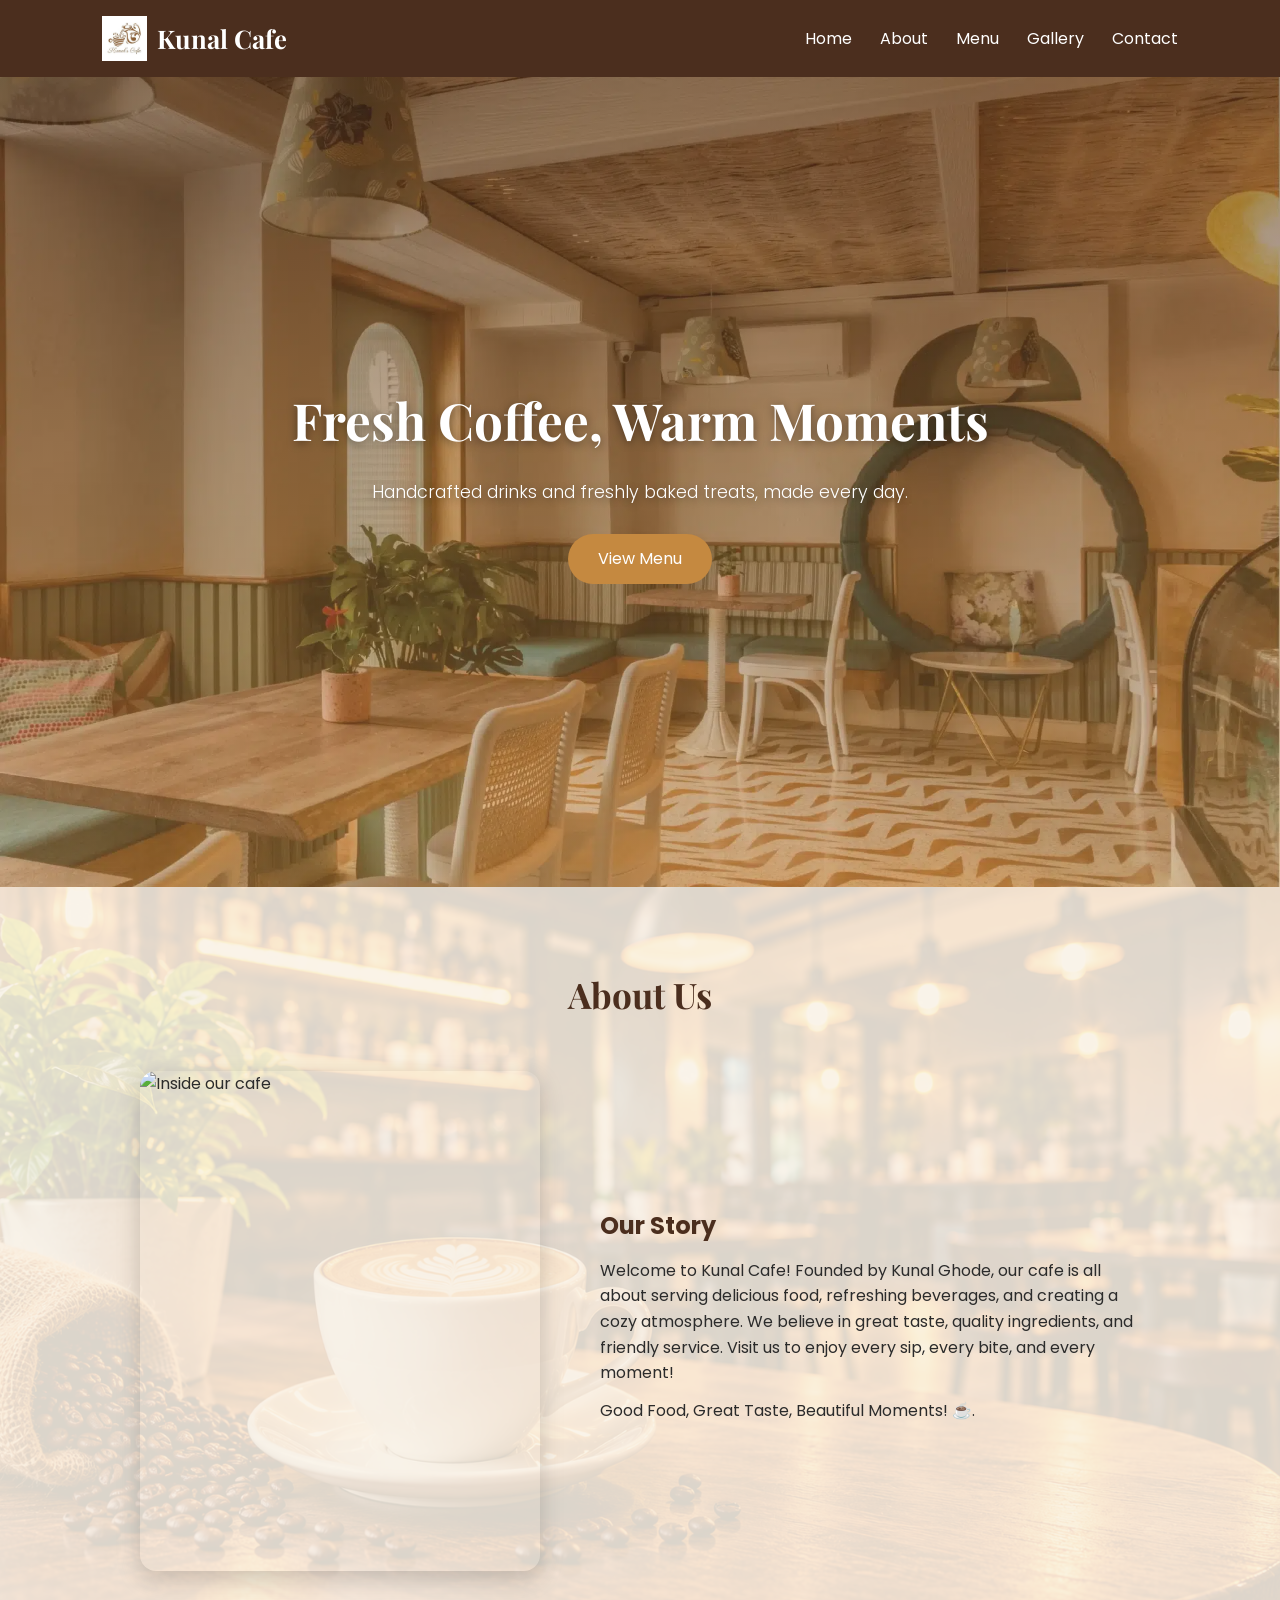
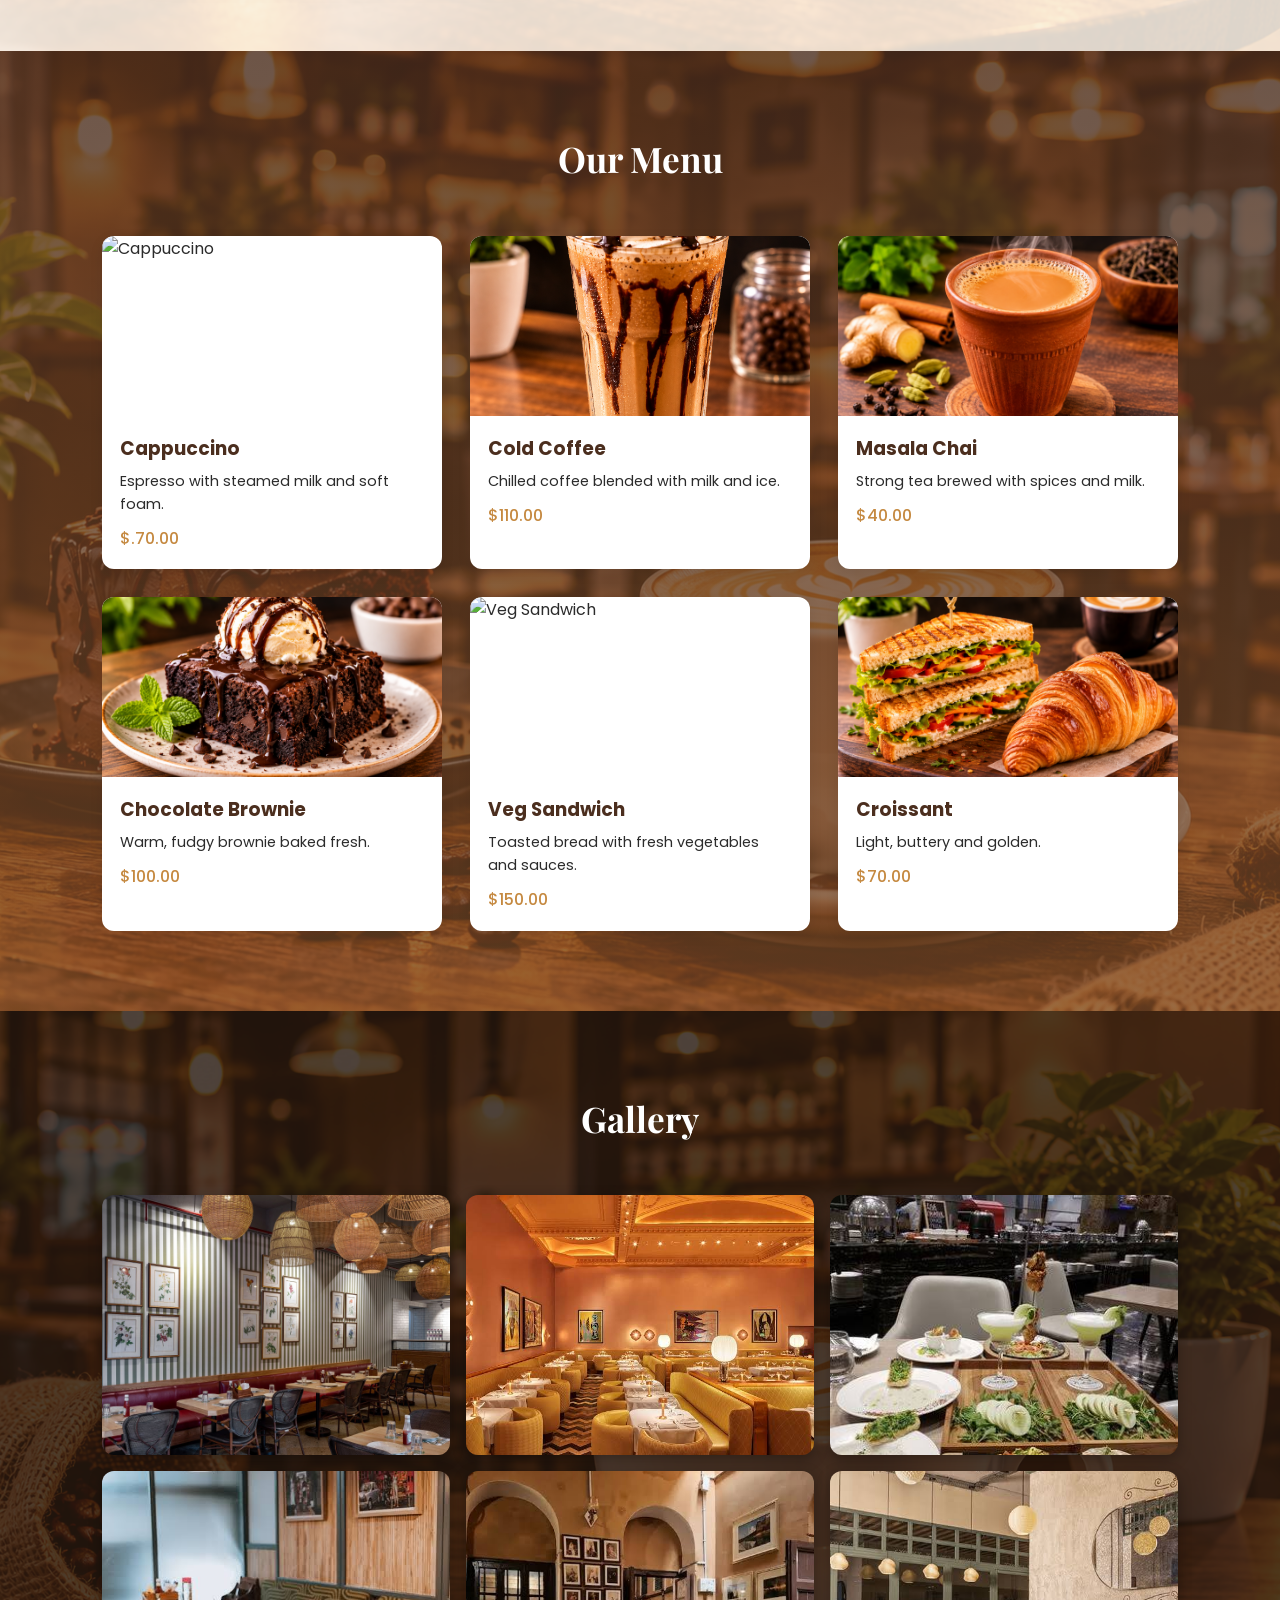
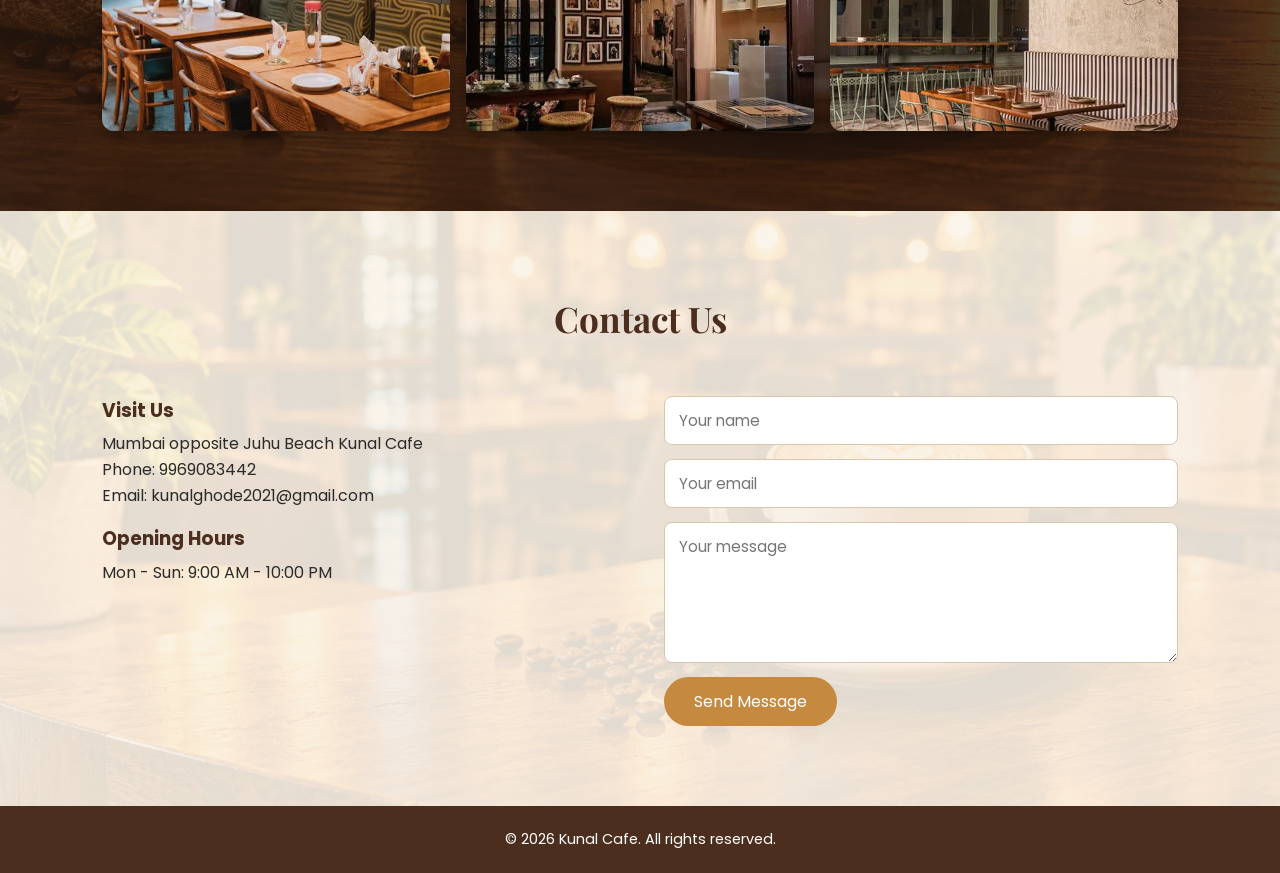
==== index.html @ 96789aeb "Add Kunal Cafe Website project" ====
<!DOCTYPE html>
<html lang="en">
<head>
  <meta charset="UTF-8">
  <meta name="viewport" content="width=device-width, initial-scale=1.0">
  <title>Kunal Cafe</title>
  <!-- Google Fonts: one heading font + one body font -->
  <link rel="preconnect" href="https://fonts.googleapis.com">
  <link rel="preconnect" href="https://fonts.gstatic.com" crossorigin>
  <link href="https://fonts.googleapis.com/css2?family=Playfair+Display:wght@600;700&family=Poppins:wght@300;400;500&display=swap" rel="stylesheet">
  <link rel="stylesheet" href="style.css">
</head>
<body>

  <!-- ========== NAVBAR ========== -->
  <header class="navbar">
    
    <a href="#home" class="logo">
  <img src="KunalCafe.jpg" alt="Kunal Cafe logo">
  <span>Kunal Cafe</span>
     </a>

    <nav>
      <ul class="nav-links">
        <li><a href="#home">Home</a></li>
        <li><a href="#about">About</a></li>
        <li><a href="#menu">Menu</a></li>
        <li><a href="#gallery">Gallery</a></li>
        <li><a href="#contact">Contact</a></li>
      </ul>
    </nav>
  </header>

  <!-- ========== HERO ========== -->
  <section class="hero" id="home">
    <div class="hero-content">
      

      <h1>Fresh Coffee, Warm Moments</h1>
      <p>Handcrafted drinks and freshly baked treats, made every day.</p>
      <a href="#menu" class="btn">View Menu</a>
    </div>
  </section>

  <!-- ========== ABOUT ========== -->
  <section class="section" id="about">
  <h2 class="section-title">About Us</h2>
  <div class="about-grid">
    <div class="about-photo">
      <img src="KUNALPHOTO.JPG" alt="Inside our cafe">
    </div>
    <div class="about-text">
      <h3>Our Story</h3>
      <!-- Write your own story here -->
      <p>Welcome to Kunal Cafe! Founded by Kunal Ghode, our cafe is all about serving delicious food,
         refreshing beverages, and creating a cozy atmosphere. We believe in great taste, quality ingredients, 
         and friendly service. Visit us to enjoy every sip, every bite, and every moment!</p>
      <p>Good Food, Great Taste, Beautiful Moments! ☕.</p>
    </div>
  </div>
</section>
  <!-- ========== MENU ========== -->
  <section class="section section-light" id="menu">
    <h2 class="section-title">Our Menu</h2>

    <div class="menu-grid">

      <!-- Prices below are placeholders. Replace with your own. -->
      <article class="card">
        <div class="card-img">
          <img src="coffee.png" alt="Cappuccino">
        </div>
        <div class="card-body">
          <h3>Cappuccino</h3>
          <p>Espresso with steamed milk and soft foam.</p>
          <span class="price">$.70.00</span>
        </div>
      </article>

      <article class="card">
        <div class="card-img">
          <img src="IcedCoffeet.png" alt="Cold Coffee">
        </div>
        <div class="card-body">
          <h3>Cold Coffee</h3>
          <p>Chilled coffee blended with milk and ice.</p>
          <span class="price">$110.00</span>
        </div>
      </article>

      <article class="card">
        <div class="card-img">
          <img src="Maslachai.png" alt="Masala Chai">
        </div>
        <div class="card-body">
          <h3>Masala Chai</h3>
          <p>Strong tea brewed with spices and milk.</p>
          <span class="price">$40.00</span>
        </div>
      </article>

      <article class="card">
        <div class="card-img">
          <img src="Brownie.png" alt="Chocolate Brownie">
        </div>
        <div class="card-body">
          <h3>Chocolate Brownie</h3>
          <p>Warm, fudgy brownie baked fresh.</p>
          <span class="price">$100.00</span>
        </div>
      </article>

      <article class="card">
        <div class="card-img">
          <img src="Club_Sandwich.webp" alt="Veg Sandwich">
        </div>
        <div class="card-body">
          <h3>Veg Sandwich</h3>
          <p>Toasted bread with fresh vegetables and sauces.</p>
          <span class="price">$150.00</span>
        </div>
      </article>

      <article class="card">
        <div class="card-img">
          <img src="GrilledSandwich.png" alt="Croissant">
        </div>
        <div class="card-body">
          <h3>Croissant</h3>
          <p>Light, buttery and golden.</p>
          <span class="price">$70.00</span>
        </div>
      </article>

    </div>
  </section>

  <!-- ========== GALLERY ========== -->
    
  <section class="section" id="gallery">
    <h2 class="section-title">Gallery</h2>

    <div class="gallery-grid">

      <div class="gallery-item">
        <img src="FirstGallery.webp" alt="Cafe interior">
      </div>

      <div class="gallery-item">
        <img src="$_Gallery.jpg" alt="Fresh coffee">
      </div>

      <div class="gallery-item">
        <img src="6_Gallery.jpg" alt="Baked treats">
      </div>

      <div class="gallery-item">
        <img src="2_Gallery.jpg" alt="Cafe seating">
      </div>

      <div class="gallery-item">
        <img src="5_Gallery.jpg" alt="Coffee beans">
      </div>

      <div class="gallery-item">
        <img src="3_Gallery.jpg" alt="Latte art">
      </div>

    </div>
  </section>

  <!-- ========== CONTACT ========== -->
  <section class="section section-light" id="contact">
    <h2 class="section-title">Contact Us</h2>
    <div class="contact-grid">
      <div class="contact-info">
        <h3>Visit Us</h3>
        <p>Mumbai opposite Juhu Beach Kunal Cafe</p>
        <p>Phone: 9969083442</p>
        <p>Email: kunalghode2021@gmail.com</p>
        <h3>Opening Hours</h3>
        <p>Mon - Sun: 9:00 AM - 10:00 PM</p>
      </div>

      <!-- This form only shows the layout. Making it send messages needs JavaScript + a backend (a later step). -->
      <form class="contact-form">
        <input type="text" placeholder="Your name" required>
        <input type="email" placeholder="Your email" required>
        <textarea rows="5" placeholder="Your message" required></textarea>
        <button type="submit" class="btn">Send Message</button>
      </form>
    </div>
  </section>

  <!-- ========== FOOTER ========== -->
  <footer class="footer">
    <p>&copy; 2026 Kunal Cafe. All rights reserved.</p>
  </footer>

</body>
</html>
---- style.css ----
/* ========== RESET + VARIABLES ========== */
* {
  margin: 0;
  padding: 0;
  box-sizing: border-box;
}



:root {
  --brown: #4b2e1e;      /* main dark color */
  --caramel: #c58940;    /* accent color */
  --cream: #faf3e8;      /* light background */
  --text: #2b2b2b;
  --white: #ffffff;
}



html {
  scroll-behavior: smooth;
}

body {
  font-family: 'Poppins', sans-serif;
  color: var(--text);
  line-height: 1.6;
}

a {
  text-decoration: none;
  color: inherit;
}

ul {
  list-style: none;
}

/* ========== NAVBAR (Flexbox) ========== */
.navbar {
  position: sticky;           /* stays at top while scrolling */
  top: 0;
  z-index: 100;
  display: flex;
  justify-content: space-between;
  align-items: center;
  padding: 16px 8%;
  background: var(--brown);
  color: var(--white);
}

/* ========== LOGO ========== */
.logo {
  display: flex;               /* puts the image and name side by side */
  align-items: center;         /* keeps them vertically centered */
  gap: 10px;                   /* space between logo and name */
  font-family: 'Playfair Display', serif;
  font-size: 1.6rem;
  font-weight: 700;
}

.logo img {
  width: 45px;                 /* logo size */
  height: 45px;
  object-fit: contain;         /* shows the full logo without cropping */
  border-radius: 0;            /* removes the rounded corners from the global img rule */
}


.nav-links {
  display: flex;
  gap: 28px;
}

.nav-links a {
  transition: color 0.3s;
}

.nav-links a:hover {
  color: var(--caramel);
}

/* ========== HERO ========== */
.hero {
  position: relative;            /* needed for the warm overlay layer */
  min-height: 90vh;
  display: flex;
  align-items: center;
  justify-content: center;
  text-align: center;
  padding: 0 8%;
  color: var(--white);

  /* your photo in the background */
  background-image: url('1__JUHU.webp');
  background-size: cover;        /* photo fills the whole area */
  background-position: center;   /* keeps the middle of the photo visible */
  background-repeat: no-repeat;
}

/* Warm effect: a brown/orange layer on top of the photo, behind the text */
.hero::before {
  content: "";
  position: absolute;
  inset: 0;                      /* covers the whole hero */
  background: linear-gradient(
    to bottom,
    rgba(75, 46, 30, 0.55),      /* dark brown at top */
    rgba(197, 137, 64, 0.45)     /* warm caramel at bottom */
  );
}


/* Text stays in front of the warm layer */
.hero-content {
  position: relative;
  z-index: 1;
}

.hero h1 {
  font-family: 'Playfair Display', serif;
  font-size: 3.2rem;
  margin-bottom: 16px;
  text-shadow: 0 2px 10px rgba(0, 0, 0, 0.4);   /* makes text easier to read */
}

.hero p {
  font-size: 1.1rem;
  margin-bottom: 28px;
  font-weight: 300;
  text-shadow: 0 2px 8px rgba(0, 0, 0, 0.4);
}

/* ========== BUTTON ========== */
.btn {
  display: inline-block;
  padding: 12px 30px;
  background: var(--caramel);
  color: var(--white);
  border: none;
  border-radius: 30px;
  font-family: inherit;
  font-size: 1rem;
  cursor: pointer;
  transition: transform 0.3s, background 0.3s;
}

.btn:hover {
  background: #a9702f;
  transform: translateY(-3px);
}

/* ========== SECTIONS ========== */
.section {
  padding: 80px 8%;
}

.section-light {
  background: var(--cream);
}

.section-title {
  font-family: 'Playfair Display', serif;
  font-size: 2.2rem;
  text-align: center;
  color: var(--brown);
  margin-bottom: 48px;
}

/* ========== IMAGE PLACEHOLDER ========== */
.img-placeholder {
  display: flex;
  align-items: center;
  justify-content: center;
  min-height: 260px;
  background: #e6d5bd;
  color: #7a5c3e;
  border-radius: 12px;
  font-size: 0.9rem;
}

.img-placeholder.small {
  min-height: 170px;
  border-radius: 12px 12px 0 0;
}

/* If you use real <img> tags, this keeps them neat */
img {
  width: 100%;
  height: 100%;
  object-fit: cover;
  border-radius: 12px;
}

/* ========== ABOUT (Grid) ========== */
.about-grid {
  display: grid;
  grid-template-columns: 1fr 1fr;
  gap: 48px;
  align-items: center;
}

.about-text h3 {
  font-size: 1.5rem;
  color: var(--brown);
  margin-bottom: 12px;
}

.about-text p {
  margin-bottom: 12px;
}


/* ========== ABOUT: photo fixed in a box ========== */
/* ========== ABOUT: layout ========== */
.about-grid {
  display: grid;
  grid-template-columns: minmax(280px, 400px) 1fr;  /* photo column is limited, text takes the rest */
  gap: 60px;
  align-items: center;
  max-width: 1000px;
  margin: 0 auto;              /* keeps everything centered on big screens */
}

/* ========== ABOUT: photo in a portrait frame ========== */
.about-photo {
  width: 100%;
  aspect-ratio: 4 / 5;         /* portrait frame: always 4 wide, 5 tall */
  overflow: hidden;
  border-radius: 16px;
  box-shadow: 0 8px 24px rgba(0, 0, 0, 0.18);
}

.about-photo img {
  width: 100%;
  height: 100%;
  object-fit: cover;           /* fills the frame without stretching */
  object-position: center top; /* keeps your head and face visible */
  display: block;
}
/* ========== MENU CARDS (Grid) ========== */
.menu-grid {
  display: grid;
  grid-template-columns: repeat(3, 1fr);
  gap: 28px;
}

.card {
  background: var(--white);
  border-radius: 12px;
  box-shadow: 0 4px 14px rgba(0, 0, 0, 0.08);
  overflow: hidden;
  transition: transform 0.3s, box-shadow 0.3s;
}

.card:hover {
  transform: translateY(-8px);
  box-shadow: 0 10px 24px rgba(0, 0, 0, 0.15);
}

/* ========== MENU CARD PHOTOS ========== */
.card-img {
  height: 200px;               /* fixed photo box, same for all cards */
  overflow: hidden;            /* hides the extra part of big photos */
}

.card-img img {
  width: 100%;
  height: 100%;
  object-fit: cover;           /* fills the box without stretching */
  object-position: center;
  border-radius: 0;            /* the card already has rounded top corners */
  display: block;
  transition: transform 0.4s;
}

/* Photo zooms in slowly when you hover on the card */
.card:hover .card-img img {
  transform: scale(1.08);
}

.card-body {
  padding: 18px;
}

.card-body h3 {
  color: var(--brown);
  margin-bottom: 6px;
}

.card-body p {
  font-size: 0.9rem;
  margin-bottom: 10px;
}

.price {
  font-weight: 500;
  color: var(--caramel);
}

  .card-img {
    height: 180px;
  }
  
/* ========== GALLERY (Grid) ========== */
.gallery-grid {
  display: grid;
  grid-template-columns: repeat(3, 1fr);
  gap: 16px;
}


.gallery-grid .img-placeholder:hover {
  transform: scale(1.03);
}

/* ========== GALLERY PHOTOS ========== */
.gallery-item {
  height: 260px;               /* fixed box, same for all photos */
  overflow: hidden;            /* keeps the zoom effect inside the box */
  border-radius: 12px;
  box-shadow: 0 4px 14px rgba(0, 0, 0, 0.3);
  cursor: pointer;
}

.gallery-item img {
  width: 100%;
  height: 100%;
  object-fit: cover;           /* fills the box without stretching */
  object-position: center;
  border-radius: 0;
  display: block;
  transition: transform 0.4s, filter 0.4s;
}

/* Hover: photo zooms in and gets a little brighter */
.gallery-item:hover img {
  transform: scale(1.1);
  filter: brightness(1.1);
}
/* ========== CONTACT ========== */
.contact-grid {
  display: grid;
  grid-template-columns: 1fr 1fr;
  gap: 48px;
}

.contact-info h3 {
  color: var(--brown);
  margin: 16px 0 6px;
}

.contact-info h3:first-child {
  margin-top: 0;
}

.contact-form {
  display: flex;
  flex-direction: column;
  gap: 14px;
}

.contact-form input,
.contact-form textarea {
  padding: 12px 14px;
  border: 1px solid #d8c7ae;
  border-radius: 8px;
  font-family: inherit;
  font-size: 0.95rem;
}

.contact-form input:focus,
.contact-form textarea:focus {
  outline: none;
  border-color: var(--caramel);
}

.contact-form .btn {
  align-self: flex-start;
}

/* ========== FOOTER ========== */
.footer {
  background: var(--brown);
  color: var(--white);
  text-align: center;
  padding: 22px;
  font-size: 0.9rem;
}

/* ========== RESPONSIVE (tablet) ========== */
@media (max-width: 900px) {
  .menu-grid,
  .gallery-grid {
    grid-template-columns: repeat(2, 1fr);
  }
}

/* ========== RESPONSIVE (phone) ========== */
@media (max-width: 600px) {
  .navbar {
    flex-direction: column;
    gap: 10px;
  }

  .nav-links {
    gap: 16px;
    font-size: 0.9rem;
  }

  .hero h1 {
    font-size: 2.2rem;
  }

  .about-grid,
  .contact-grid,
  .menu-grid,
  .gallery-grid {
    grid-template-columns: 1fr;
  }

  .section {
    padding: 60px 6%;
  }
}

/* ========== SECTION BACKGROUND PHOTOS ========== */

/* Shared setup: every photo section gets a layer for the overlay */
#about,
#menu,
#gallery,
#contact {
  position: relative;            /* needed for the overlay layer */
  background-size: cover;
  background-position: center;
  background-repeat: no-repeat;
}

/* The overlay layer sits on top of the photo, behind the content */
#about::before,
#menu::before,
#gallery::before,
#contact::before {
  content: "";
  position: absolute;
  inset: 0;                      /* covers the whole section */
}

/* Content stays in front of the overlay */
#about > *,
#menu > *,
#gallery > *,
#contact > * {
  position: relative;
  z-index: 1;
}

/* ---- ABOUT: light cream overlay, so brown text stays easy to read ---- */
#about {
  background-image: url('2_CafesNew.png');
}
#about::before {
  background: rgba(250, 243, 232, 0.88);
}

/* ---- MENU: dark warm overlay, white title, white cards on top ---- */
#menu {
  background-image: url('3_CafesNew.png');
}
#menu::before {
  background: linear-gradient(
    to bottom,
    rgba(75, 46, 30, 0.80),
    rgba(120, 75, 40, 0.75)
  );
}
#menu .section-title {
  color: var(--white);
}

/* ---- GALLERY: dark overlay, white title ---- */
#gallery {
  background-image: url('4_CafesNew.png');
}
#gallery::before {
  background: rgba(40, 25, 15, 0.82);
}
#gallery .section-title {
  color: var(--white);
}

/* ---- CONTACT: light overlay, same idea as About ---- */
#contact {
  background-image: url('5_cafesNew.png');
}
#contact::before {
  background: rgba(250, 243, 232, 0.90);
}
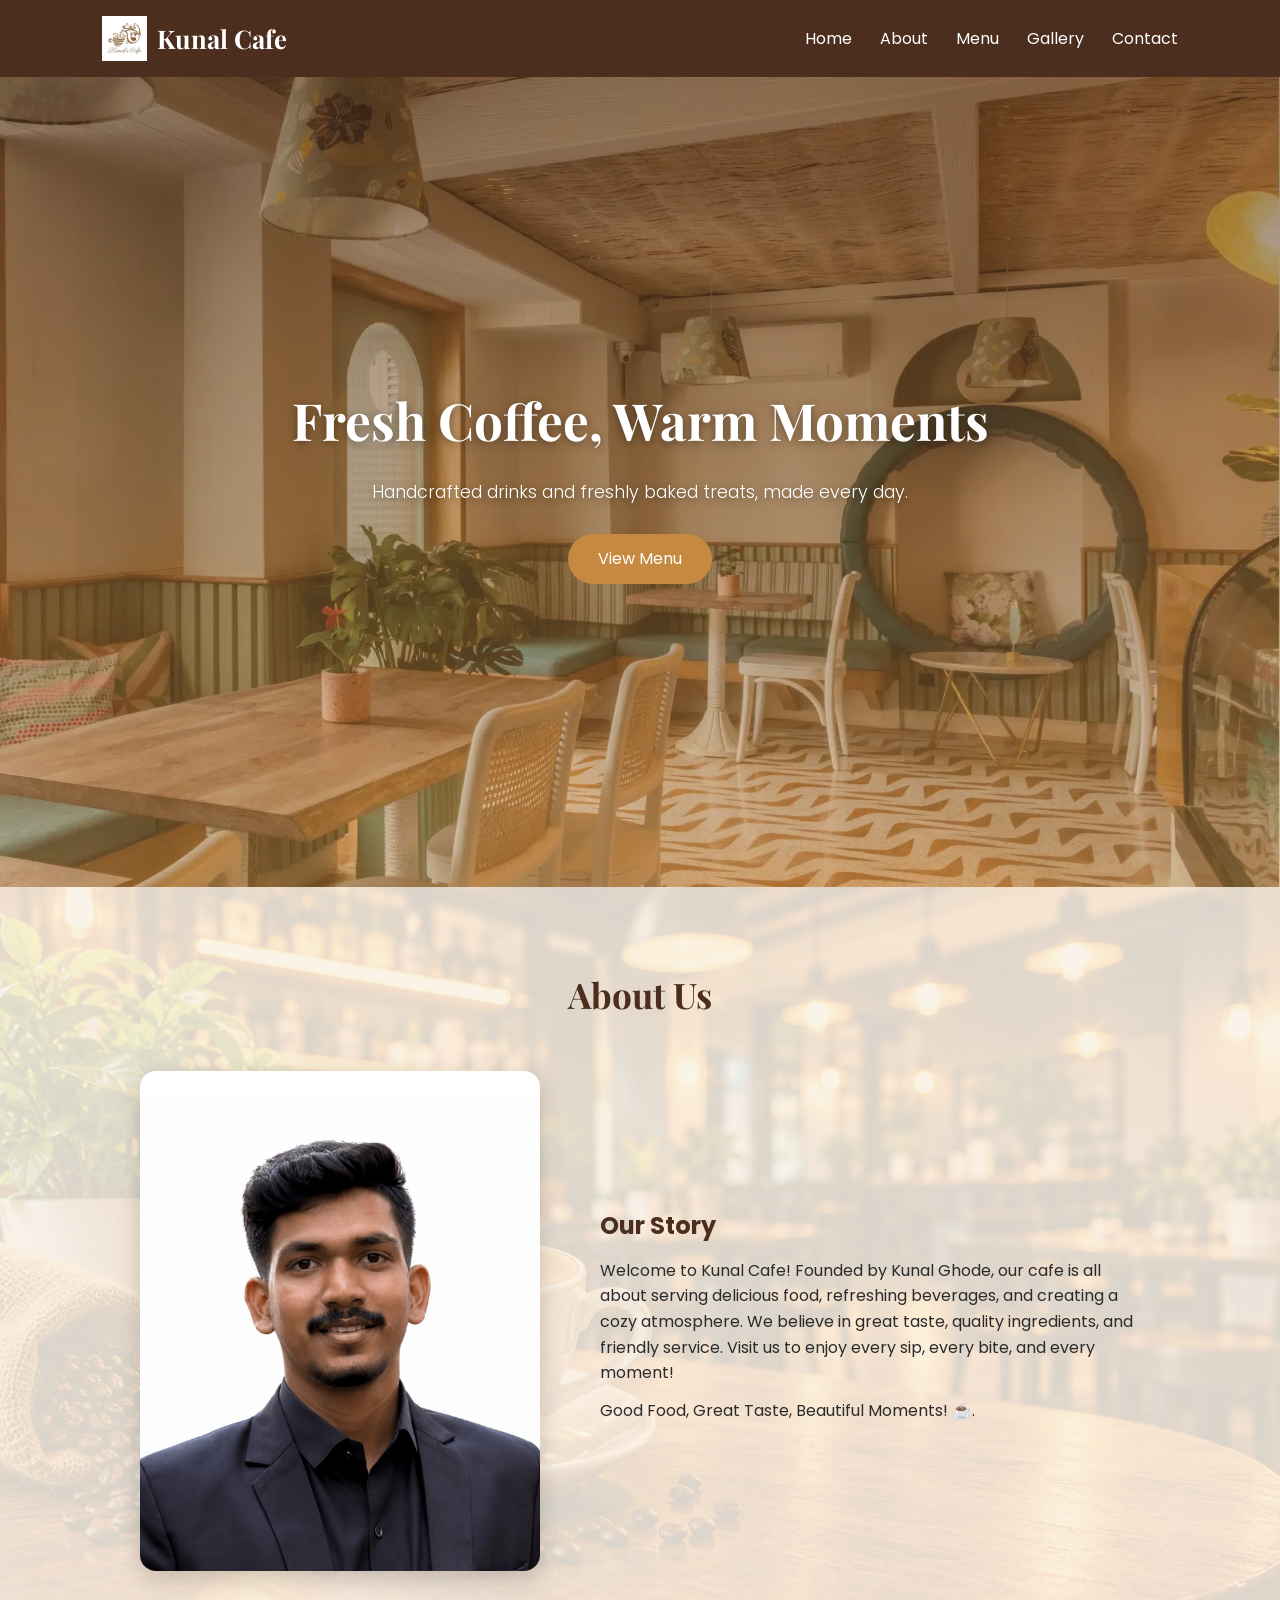
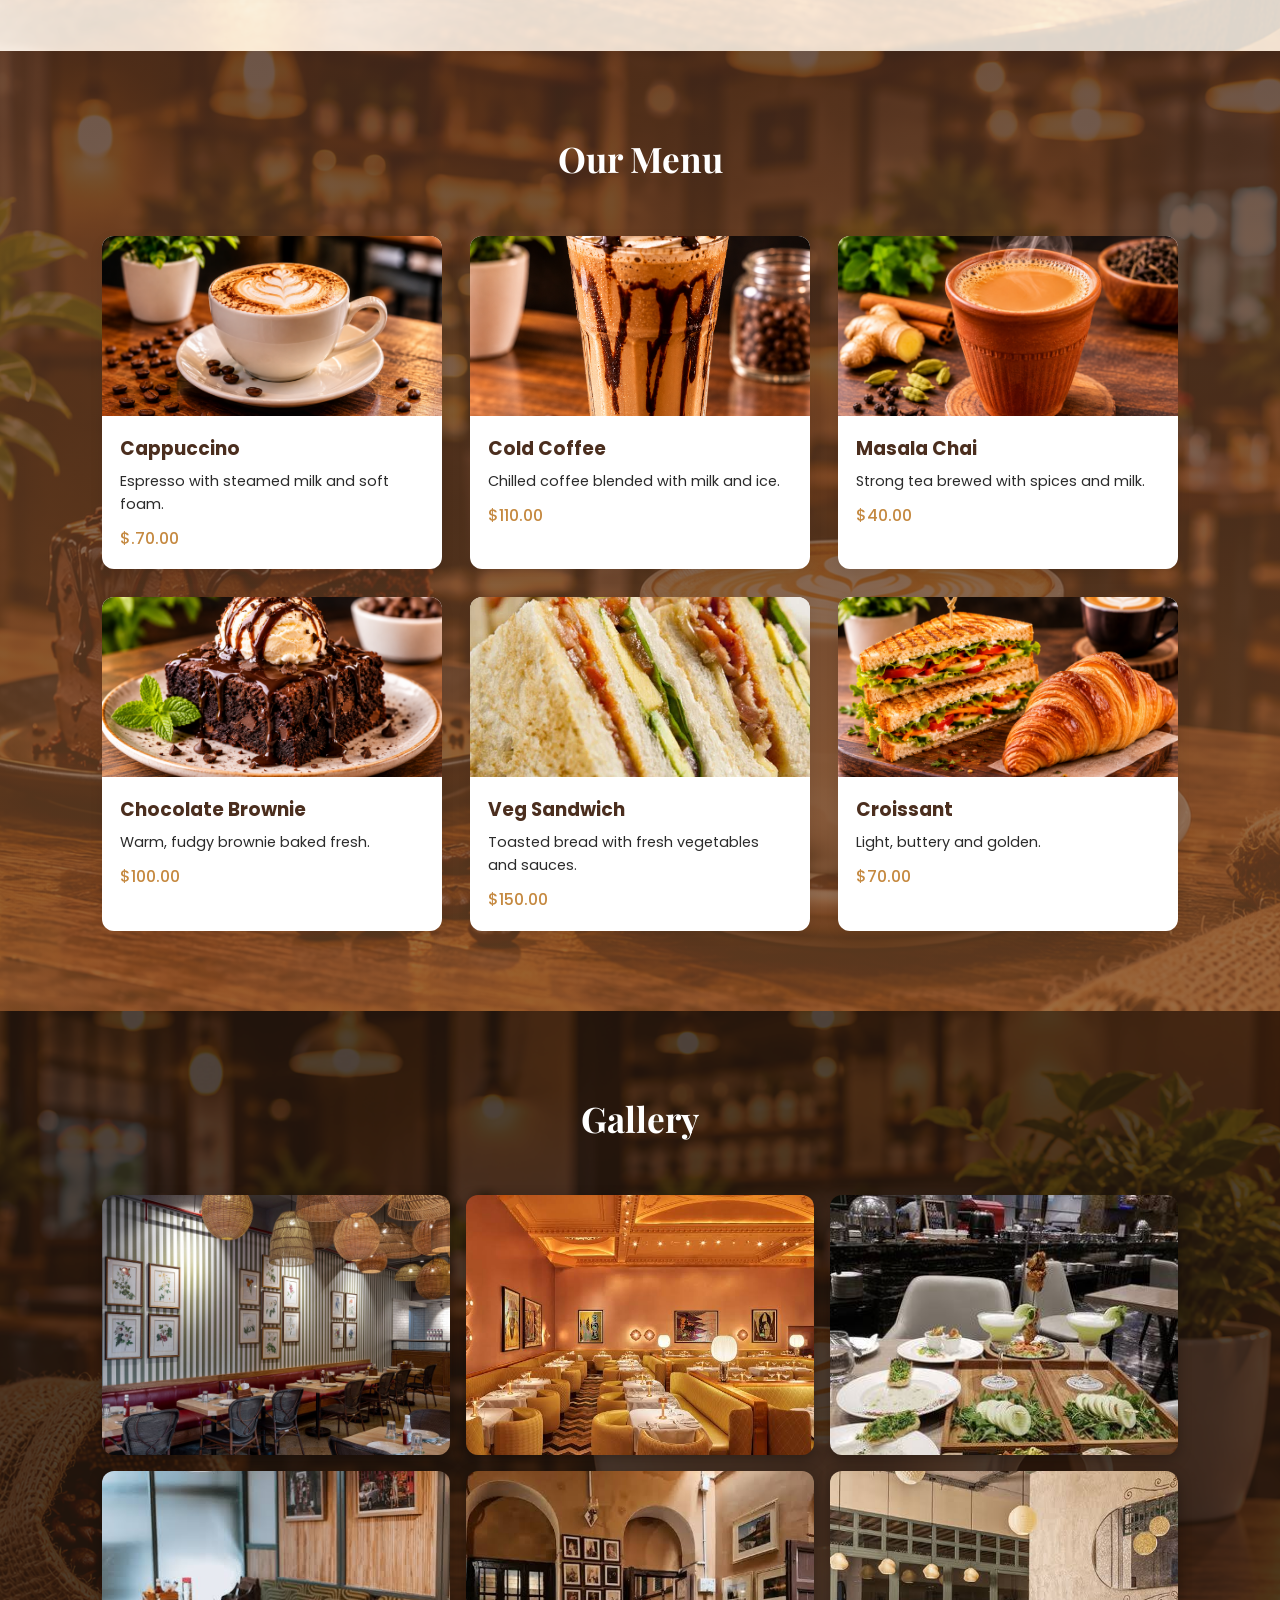
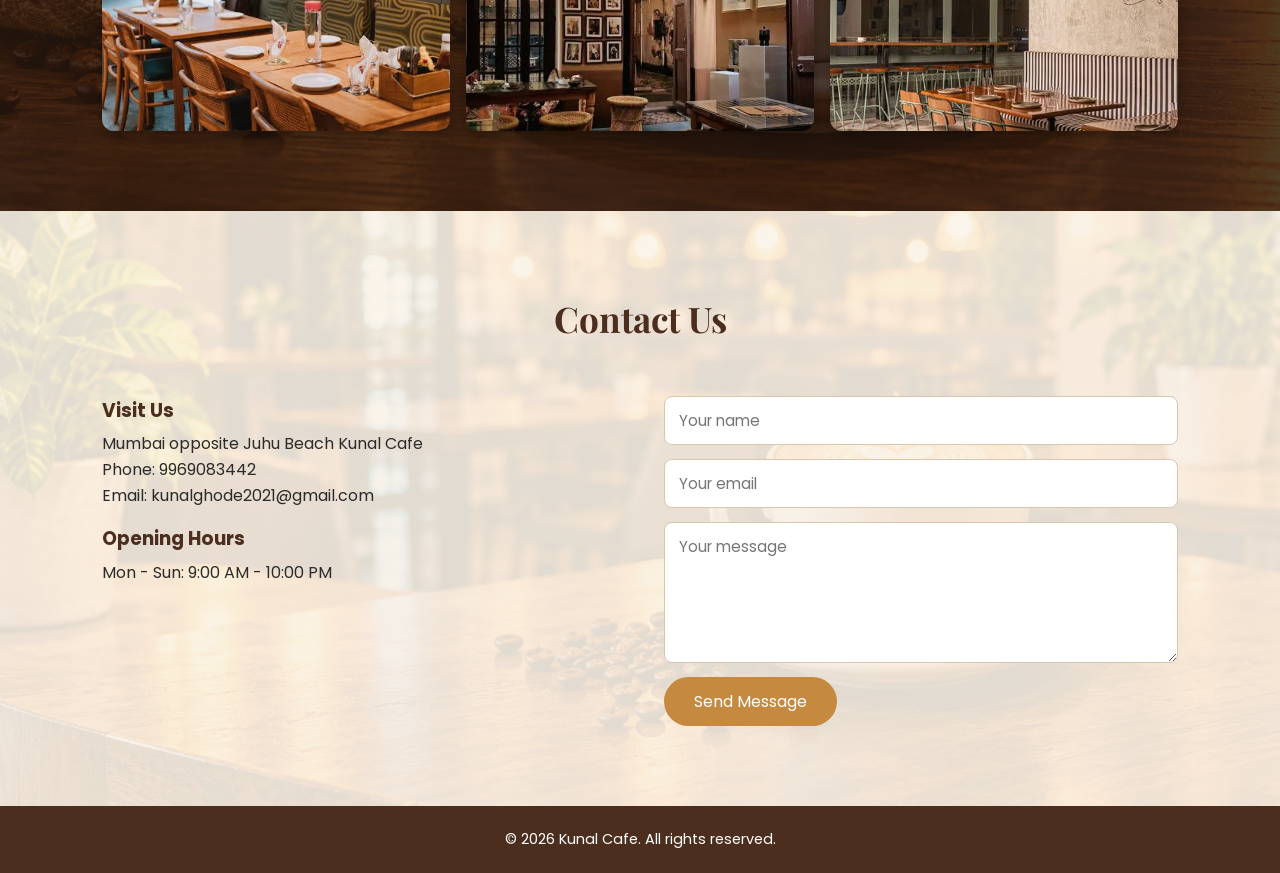
==== commit cc5b67db: "Fix missing website images" ====
--- a/index.html
+++ b/index.html
@@ -47,7 +47,7 @@
   <h2 class="section-title">About Us</h2>
   <div class="about-grid">
     <div class="about-photo">
-      <img src="KUNALPHOTO.JPG" alt="Inside our cafe">
+      <img src="KUNALPHOTO.jpg" alt="Inside our cafe">
     </div>
     <div class="about-text">
       <h3>Our Story</h3>
@@ -68,7 +68,7 @@
       <!-- Prices below are placeholders. Replace with your own. -->
       <article class="card">
         <div class="card-img">
-          <img src="coffee.png" alt="Cappuccino">
+          <img src="Coffee.png" alt="Coffee">
         </div>
         <div class="card-body">
           <h3>Cappuccino</h3>
@@ -112,7 +112,7 @@
 
       <article class="card">
         <div class="card-img">
-          <img src="Club_Sandwich.webp" alt="Veg Sandwich">
+          <img src="Club_sandwich.webp" alt="Veg Sandwich">
         </div>
         <div class="card-body">
           <h3>Veg Sandwich</h3>
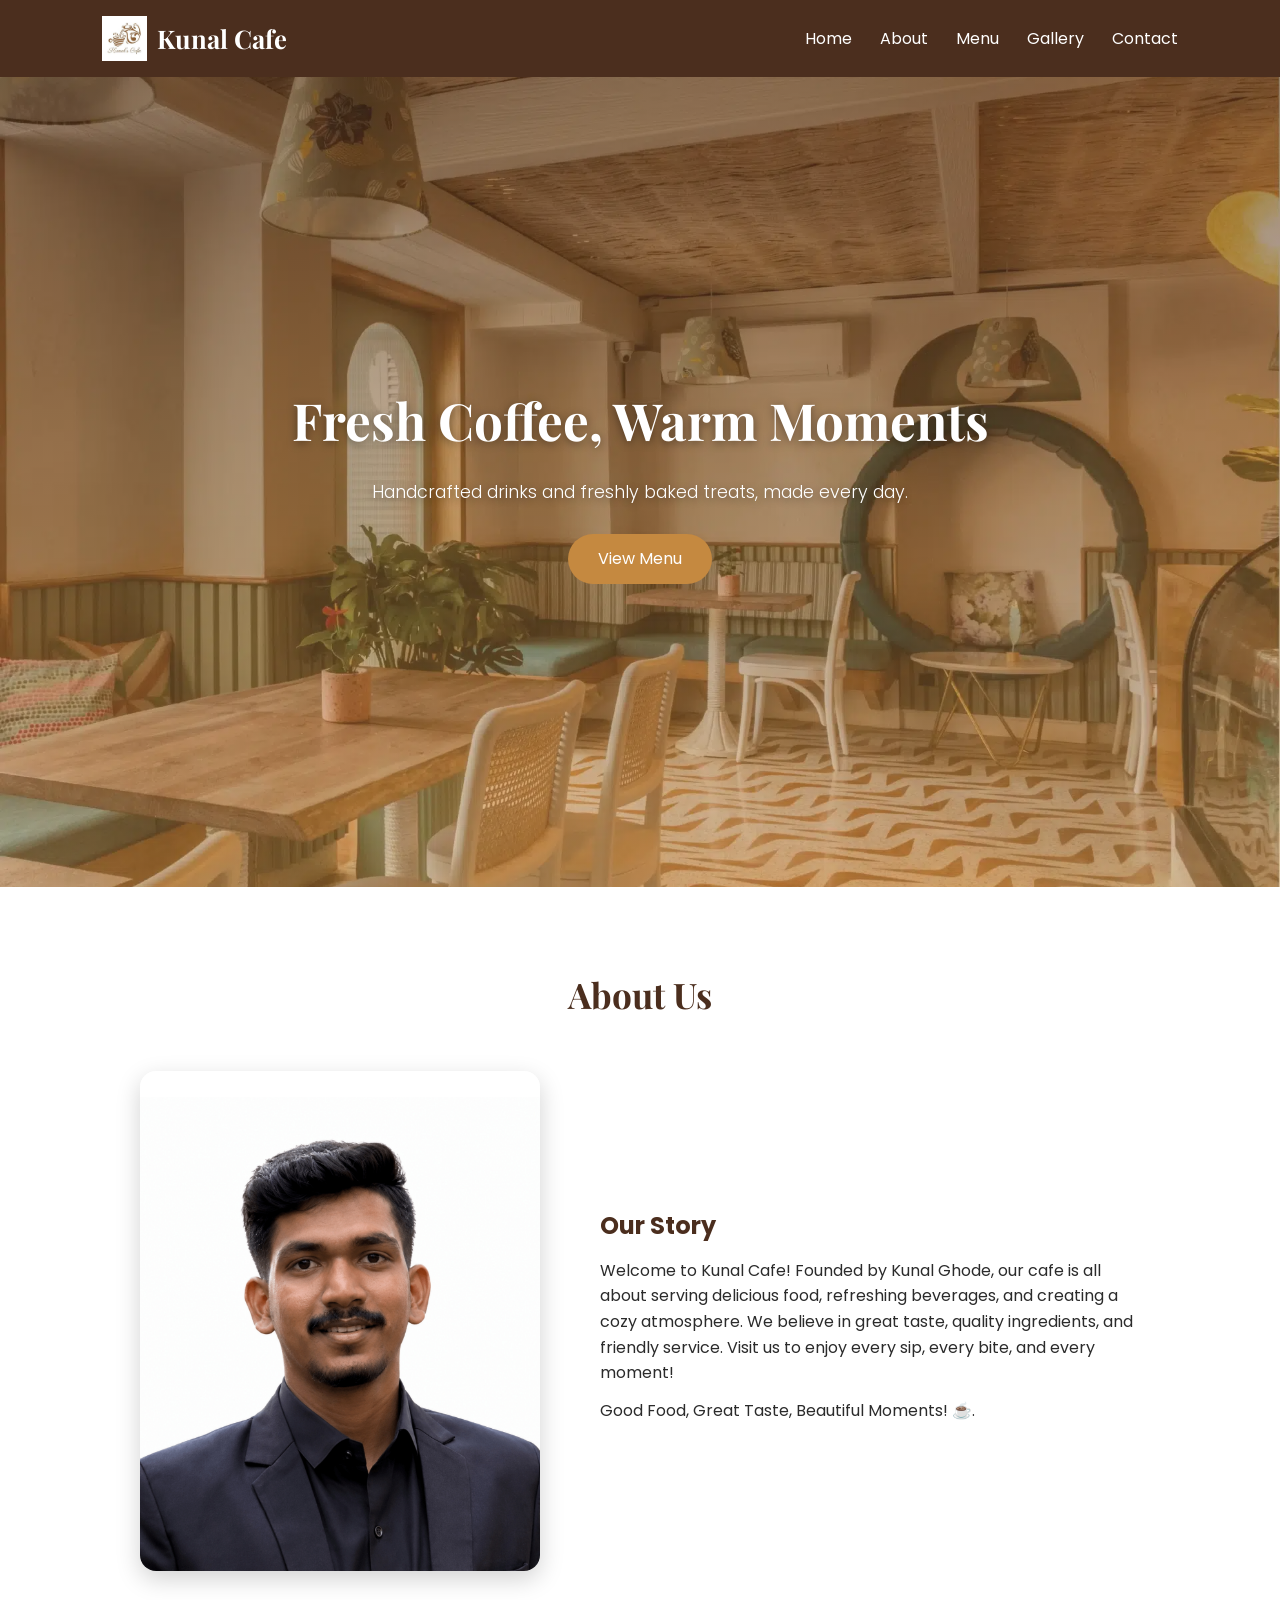
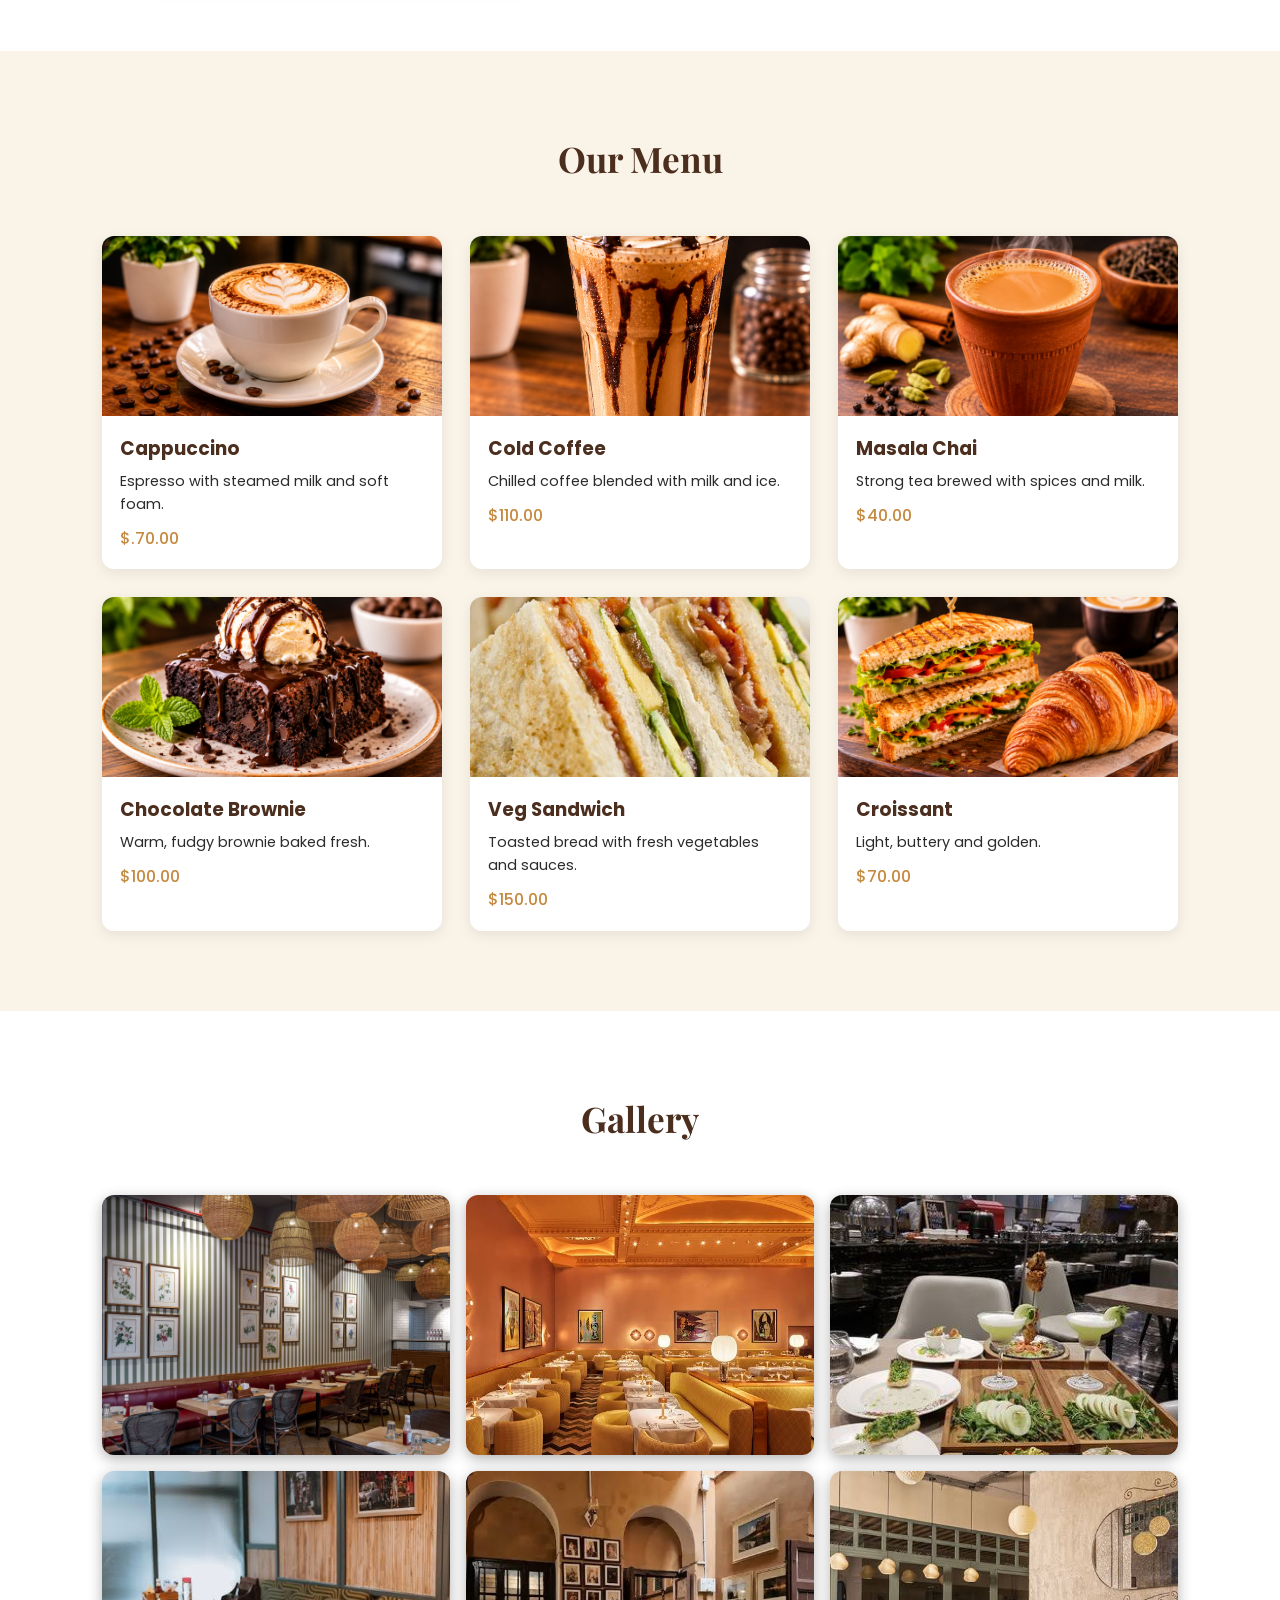
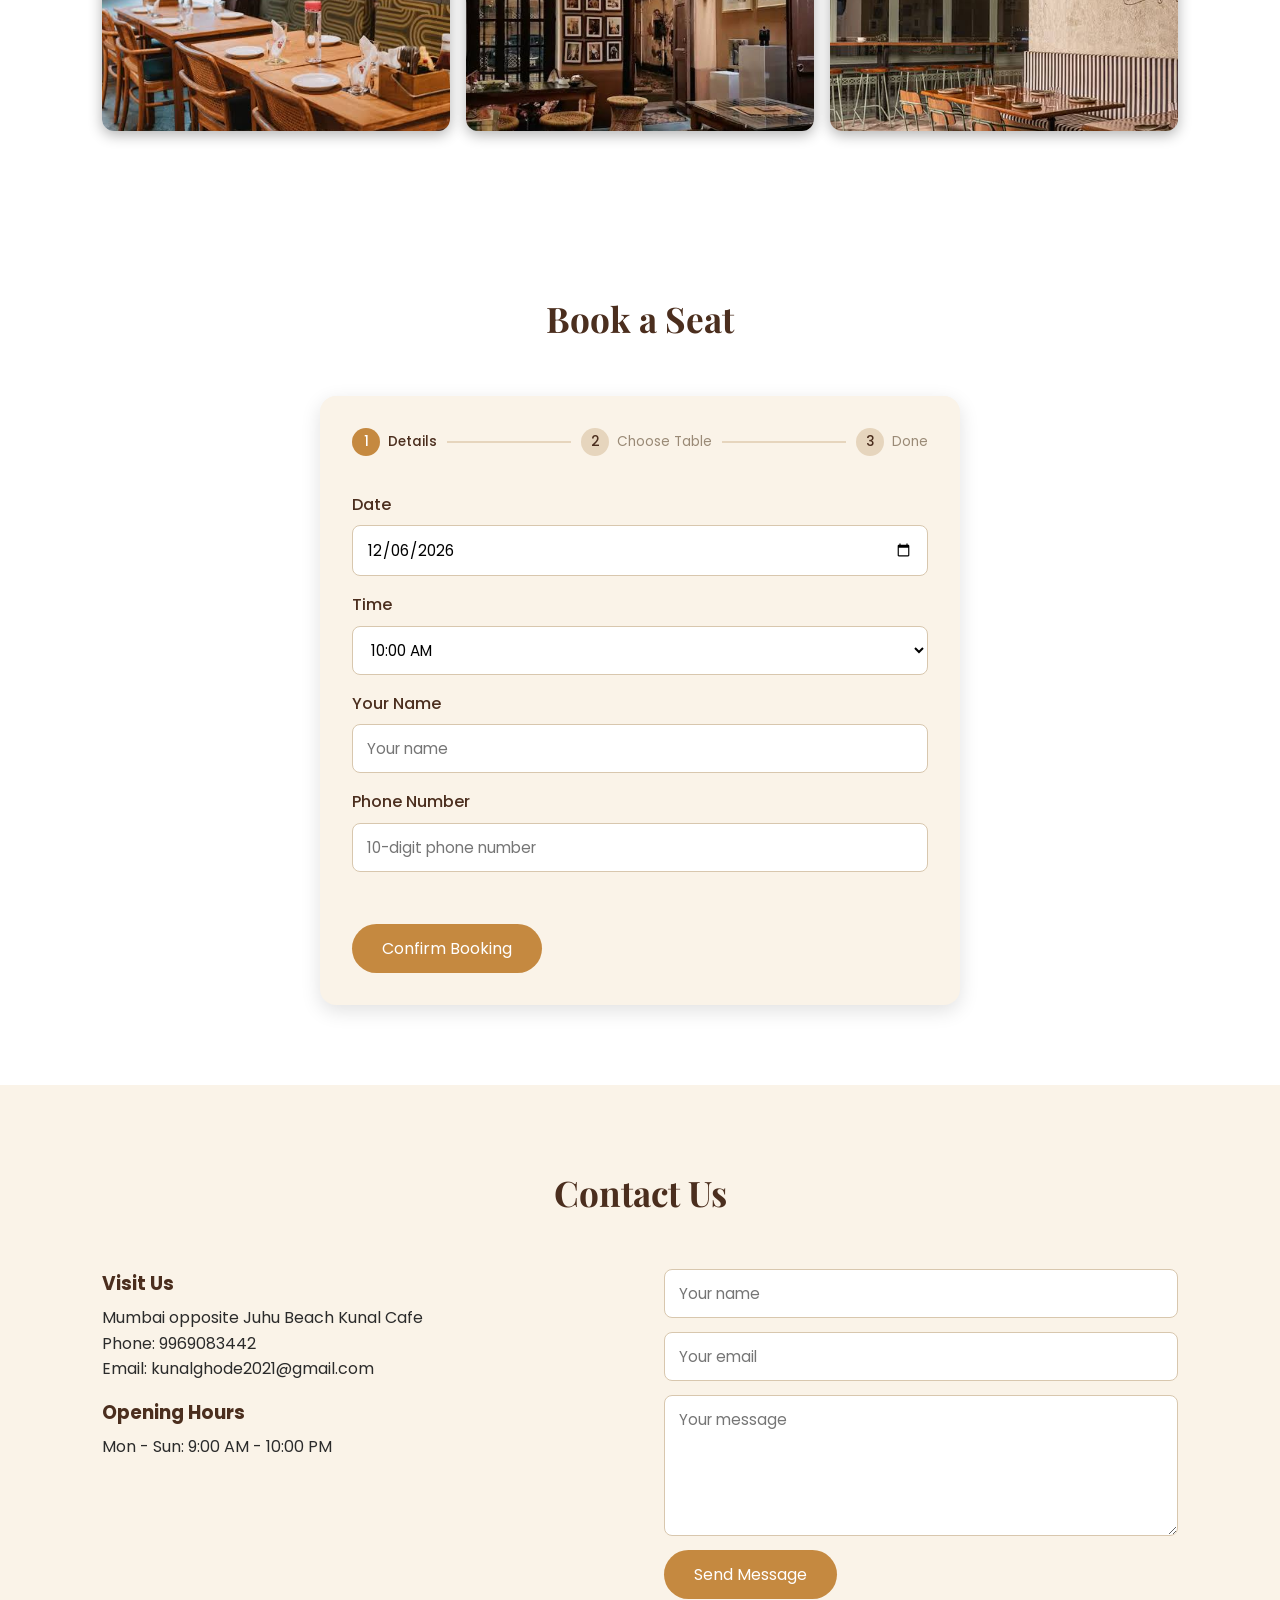
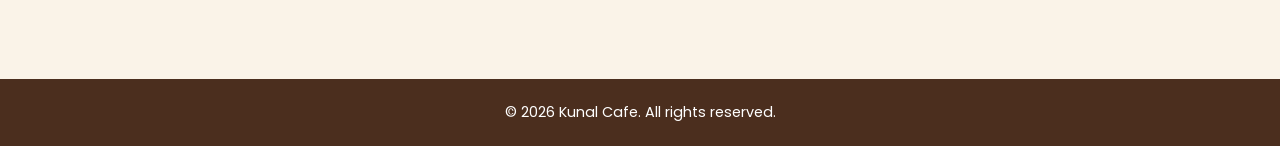
==== commit f82ef156: "Fix booking script loading" ====
--- a/index.html
+++ b/index.html
@@ -9,6 +9,7 @@
   <link rel="preconnect" href="https://fonts.gstatic.com" crossorigin>
   <link href="https://fonts.googleapis.com/css2?family=Playfair+Display:wght@600;700&family=Poppins:wght@300;400;500&display=swap" rel="stylesheet">
   <link rel="stylesheet" href="style.css">
+    
 </head>
 <body>
 
@@ -164,6 +165,85 @@
 
       <div class="gallery-item">
         <img src="3_Gallery.jpg" alt="Latte art">
+      </div>
+
+    </div>
+  </section>
+
+
+
+  <!-- ========== SEAT BOOKING ========== -->
+  <section class="section" id="booking">
+    <h2 class="section-title">Book a Seat</h2>
+
+    <div class="booking-box">
+
+      <!-- Progress bar -->
+      <div class="progress">
+        <div class="progress-step active"><span>1</span> Details</div>
+        <div class="progress-line"></div>
+        <div class="progress-step"><span>2</span> Choose Table</div>
+        <div class="progress-line"></div>
+        <div class="progress-step"><span>3</span> Done</div>
+      </div>
+
+      <!-- STEP 1: details -->
+      <div class="booking-step active" id="step-1">
+        <div class="booking-form">
+          <label for="booking-date">Date</label>
+          <input type="date" id="booking-date">
+
+          <label for="booking-time">Time</label>
+          <select id="booking-time">
+            <option value="10:00">10:00 AM</option>
+            <option value="12:00">12:00 PM</option>
+            <option value="14:00">02:00 PM</option>
+            <option value="16:00">04:00 PM</option>
+            <option value="18:00">06:00 PM</option>
+            <option value="20:00">08:00 PM</option>
+          </select>
+
+          <label for="booking-name">Your Name</label>
+          <input type="text" id="booking-name" placeholder="Your name">
+
+          <label for="booking-phone">Phone Number</label>
+          <input type="tel" id="booking-phone" placeholder="10-digit phone number">
+        </div>
+
+        <p class="booking-message" id="step1-message"></p>
+        <button type="button" class="btn" id="confirm-details-btn">Confirm Booking</button>
+      </div>
+
+      <!-- STEP 2: choose table -->
+      <div class="booking-step" id="step-2">
+        <p class="booking-summary" id="booking-summary"></p>
+
+        <div class="legend">
+          <span><i class="dot dot-free"></i> Available</span>
+          <span><i class="dot dot-selected"></i> Selected</span>
+          <span><i class="dot dot-booked"></i> Booked</span>
+        </div>
+
+        <!-- JavaScript creates the table buttons here -->
+        <div class="seat-grid" id="seat-grid"></div>
+
+        <p id="selected-info">No table selected</p>
+        <p class="booking-message" id="step2-message"></p>
+
+        <div class="button-row">
+          <button type="button" class="btn btn-outline" id="back-btn">Back</button>
+          <button type="button" class="btn" id="confirm-seat-btn">Confirm Seat</button>
+        </div>
+      </div>
+
+      <!-- STEP 3: success -->
+      <div class="booking-step" id="step-3">
+        <div class="success-box">
+          <div class="success-icon">✓</div>
+          <h3>Booking Confirmed</h3>
+          <p class="booking-summary" id="final-summary"></p>
+          <button type="button" class="btn" id="new-booking-btn">Book Another Seat</button>
+        </div>
       </div>
 
     </div>
@@ -193,9 +273,10 @@
   </section>
 
   <!-- ========== FOOTER ========== -->
-  <footer class="footer">
+    <footer class="footer">
     <p>&copy; 2026 Kunal Cafe. All rights reserved.</p>
   </footer>
 
+  <script src="script.js"></script>
 </body>
-</html>+</html>
--- a/style.css
+++ b/style.css
@@ -424,76 +424,229 @@
   }
 }
 
-/* ========== SECTION BACKGROUND PHOTOS ========== */
-
-/* Shared setup: every photo section gets a layer for the overlay */
-#about,
-#menu,
-#gallery,
-#contact {
-  position: relative;            /* needed for the overlay layer */
-  background-size: cover;
-  background-position: center;
-  background-repeat: no-repeat;
-}
-
-/* The overlay layer sits on top of the photo, behind the content */
-#about::before,
-#menu::before,
-#gallery::before,
-#contact::before {
-  content: "";
-  position: absolute;
-  inset: 0;                      /* covers the whole section */
-}
-
-/* Content stays in front of the overlay */
-#about > *,
-#menu > *,
-#gallery > *,
-#contact > * {
-  position: relative;
-  z-index: 1;
-}
-
-/* ---- ABOUT: light cream overlay, so brown text stays easy to read ---- */
-#about {
-  background-image: url('2_CafesNew.png');
-}
-#about::before {
-  background: rgba(250, 243, 232, 0.88);
-}
-
-/* ---- MENU: dark warm overlay, white title, white cards on top ---- */
-#menu {
-  background-image: url('3_CafesNew.png');
-}
-#menu::before {
-  background: linear-gradient(
-    to bottom,
-    rgba(75, 46, 30, 0.80),
-    rgba(120, 75, 40, 0.75)
-  );
-}
-#menu .section-title {
+/* ========== SEAT BOOKING ========== */
+.booking-box {
+  max-width: 640px;
+  margin: 0 auto;
+  padding: 32px;
+  background: var(--cream);
+  border-radius: 16px;
+  box-shadow: 0 6px 20px rgba(0, 0, 0, 0.12);
+}
+
+/* ---- Progress bar ---- */
+.progress {
+  display: flex;
+  align-items: center;
+  justify-content: center;
+  gap: 10px;
+  margin-bottom: 28px;
+  font-size: 0.85rem;
+  color: #9a8a76;
+}
+
+.progress-step {
+  display: flex;
+  align-items: center;
+  gap: 8px;
+}
+
+.progress-step span {
+  display: inline-flex;
+  align-items: center;
+  justify-content: center;
+  width: 28px;
+  height: 28px;
+  border-radius: 50%;
+  background: #e6d5bd;
+  color: var(--brown);
+  font-weight: 500;
+}
+
+.progress-step.active { color: var(--brown); font-weight: 500; }
+.progress-step.active span { background: var(--caramel); color: var(--white); }
+.progress-step.done span { background: var(--brown); color: var(--white); }
+
+.progress-line {
+  flex: 1;
+  height: 2px;
+  background: #e6d5bd;
+}
+
+/* ---- Steps: only the active one shows ---- */
+.booking-step {
+  display: none;
+}
+
+.booking-step.active {
+  display: block;
+}
+
+/* ---- Step 1 form ---- */
+.booking-form {
+  display: flex;
+  flex-direction: column;
+  gap: 8px;
+  margin-bottom: 16px;
+}
+
+.booking-form label {
+  font-weight: 500;
+  color: var(--brown);
+  margin-top: 8px;
+}
+
+.booking-form input,
+.booking-form select {
+  padding: 12px 14px;
+  border: 1px solid #d8c7ae;
+  border-radius: 8px;
+  font-family: inherit;
+  font-size: 0.95rem;
+  background: var(--white);
+}
+
+.booking-form input:focus,
+.booking-form select:focus {
+  outline: none;
+  border-color: var(--caramel);
+}
+
+/* ---- Messages ---- */
+.booking-message {
+  min-height: 24px;
+  margin-bottom: 12px;
+  font-weight: 500;
+}
+
+.booking-message.error { color: #b3261e; }
+
+/* ---- Step 2 ---- */
+.booking-summary {
+  white-space: pre-line;       /* shows line breaks from JavaScript */
+  color: var(--brown);
+  margin-bottom: 16px;
+}
+
+.legend {
+  display: flex;
+  gap: 16px;
+  flex-wrap: wrap;
+  font-size: 0.85rem;
+  margin-bottom: 16px;
+}
+
+.dot {
+  display: inline-block;
+  width: 14px;
+  height: 14px;
+  border-radius: 4px;
+  margin-right: 6px;
+  vertical-align: middle;
+}
+
+.dot-free     { background: var(--white); border: 2px solid var(--caramel); }
+.dot-selected { background: var(--caramel); }
+.dot-booked   { background: #bdbdbd; }
+
+.seat-grid {
+  display: grid;
+  grid-template-columns: repeat(4, 1fr);
+  gap: 12px;
+  margin-bottom: 16px;
+}
+
+.seat {
+  padding: 14px 0;
+  background: var(--white);
+  border: 2px solid var(--caramel);
+  border-radius: 10px;
+  color: var(--brown);
+  font-family: inherit;
+  font-weight: 500;
+  cursor: pointer;
+  transition: transform 0.2s, background 0.2s;
+}
+
+.seat:hover { transform: translateY(-3px); }
+
+.seat.selected {
+  background: var(--caramel);
   color: var(--white);
 }
 
-/* ---- GALLERY: dark overlay, white title ---- */
-#gallery {
-  background-image: url('4_CafesNew.png');
-}
-#gallery::before {
-  background: rgba(40, 25, 15, 0.82);
-}
-#gallery .section-title {
+.seat.booked {
+  background: #bdbdbd;
+  border-color: #bdbdbd;
+  color: #777;
+  cursor: not-allowed;
+}
+
+.seat.booked:hover { transform: none; }
+
+#selected-info {
+  margin-bottom: 8px;
+  color: var(--brown);
+}
+
+.button-row {
+  display: flex;
+  gap: 12px;
+}
+
+.btn-outline {
+  background: transparent;
+  color: var(--brown);
+  border: 2px solid var(--brown);
+}
+
+.btn-outline:hover {
+  background: var(--brown);
   color: var(--white);
 }
 
-/* ---- CONTACT: light overlay, same idea as About ---- */
-#contact {
-  background-image: url('5_cafesNew.png');
-}
-#contact::before {
-  background: rgba(250, 243, 232, 0.90);
-}+/* ---- Step 3 ---- */
+.success-box {
+  text-align: center;
+}
+
+.success-icon {
+  width: 64px;
+  height: 64px;
+  margin: 0 auto 16px;
+  display: flex;
+  align-items: center;
+  justify-content: center;
+  border-radius: 50%;
+  background: #2e7d32;
+  color: var(--white);
+  font-size: 2rem;
+}
+
+.success-box h3 {
+  color: var(--brown);
+  font-size: 1.5rem;
+  margin-bottom: 12px;
+}
+
+
+ 
+
+ /* ========== BOOKING: phone version ========== */
+@media (max-width: 600px) {
+  .booking-box {
+    padding: 20px;
+  }
+
+  .progress {
+    font-size: 0;              /* hides the step names on small screens */
+  }
+
+  .progress-step span {
+    font-size: 0.85rem;        /* keeps the step numbers visible */
+  }
+}
+
+  .card-img {
+    height: 180px;
+  }
